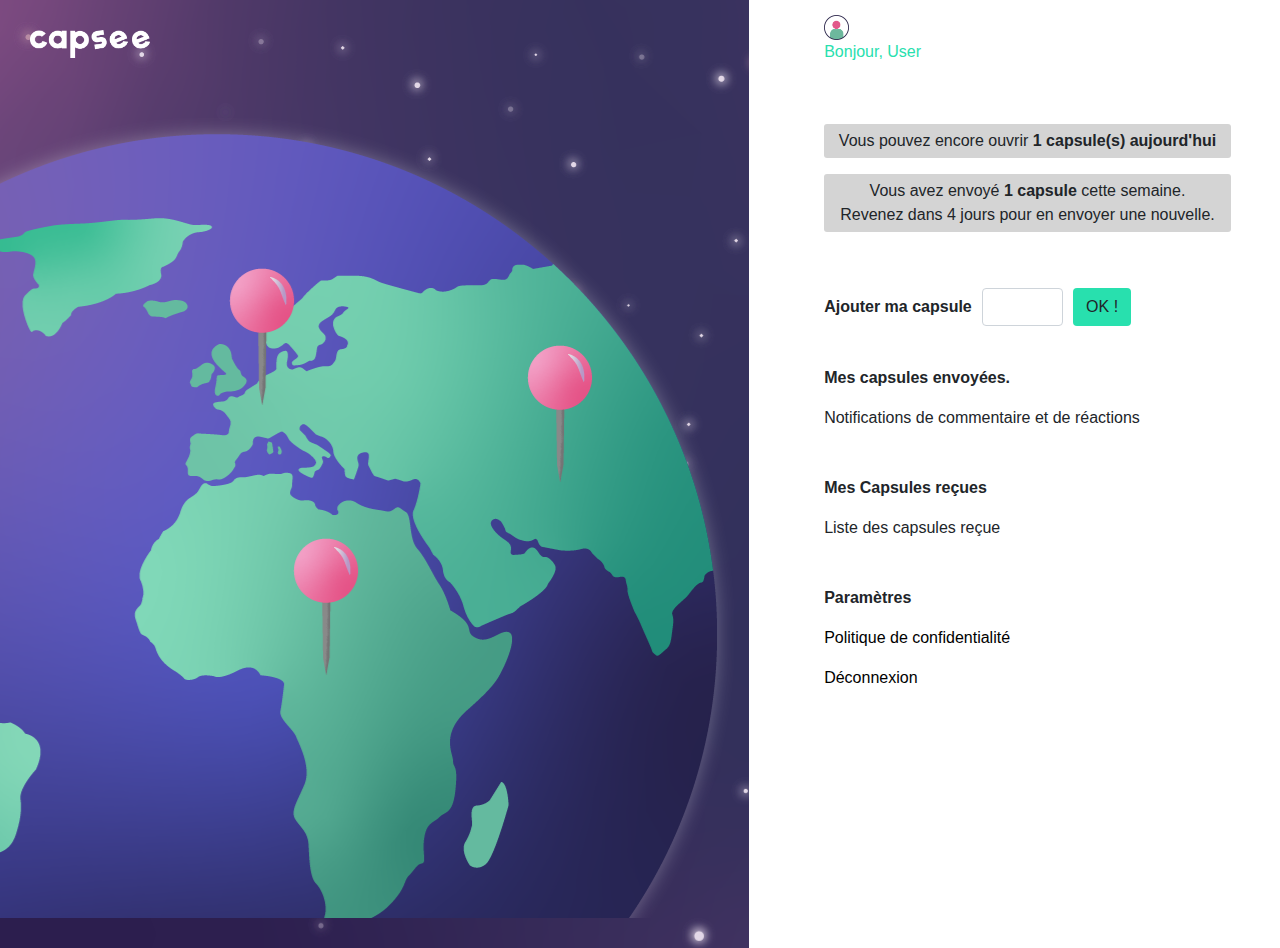
==== compte.html @ 424af550 "[V] - 09/12 - Maquette compte v1 ok" ====
<!DOCTYPE html>
<html lang="fr-FR">
<!--Header à supprimer-->
<head>
    <meta http-equiv="X-UA-Compatible" content="IE=edge,chrome=1"/>
    <meta charset="utf-8">
    <meta name="viewport" content="width=device-width, initial-scale=1">
  
    <title>Home - Capsee</title>
  
    
    <link rel="shortcut icon" type="image/x-icon" type="image/ico" href="img/favicon_color_bgWhite@3x.png" />
    <link rel="apple-touch-icon" sizes="60x60 76x76 120x120 152x152" type="image/png" href="img/favicon_color_bgWhite@3x.png" />
    
    <script type="text/javascript" src="ext/jquery-3.3.1.min.js"></script>
    <script type="text/javascript" src="js/readyButton.js"></script>
    <link rel="stylesheet" href="css/compte.css"> 
     
    <!--Bootstrap 4-->
    <link rel="stylesheet" href="https://maxcdn.bootstrapcdn.com/bootstrap/4.4.1/css/bootstrap.min.css">
    <script src="https://ajax.googleapis.com/ajax/libs/jquery/3.4.1/jquery.min.js"></script>
    <script src="https://cdnjs.cloudflare.com/ajax/libs/popper.js/1.16.0/umd/popper.min.js"></script>
    <script src="https://maxcdn.bootstrapcdn.com/bootstrap/4.4.1/js/bootstrap.min.js"></script>
    <!--Fonts-->
    <link href="https://fonts.googleapis.com/css?family=Muli&display=swap" rel="stylesheet"> 
  </head>

 

    <body>      
    
        <header>

        </header>
            <section class="row">
                <div class="col-sm-7">
                    <div id="leftSide">
                        <aclass="navbar-brand" href="index.html"><img  id="logoNav" src="img/Full Blanc/capsee_FBlanc_02.png" style="width: 120px;"></a>          
                    </div>
                    <div id="leftPlanete">
                        <!--<img src="img/Planet/Earth_final.png" id="planeteBack">-->
                    </div>
                </div>
                <div id="compteDiv" class="col-sm-4">

                    <div id="iconeCaps">
                        <img id="userIcon" src="img/pictos/user_02@2x.png">
                        <p>Bonjour, User</p>
                    </div>
                    <div id="etatCaps">
                            <p id="receptionCaps">Vous pouvez encore ouvrir <strong>1 capsule(s) aujourd'hui</strong></p>
                            <p id="envoyerCaps">Vous avez envoyé <strong>1 capsule</strong> cette semaine. </br> Revenez dans 4 jours pour en envoyer une nouvelle.</p>
                        </div>

                    <div id="ajoutCaps">
                        <form class="form-inline" id="ajourCapsForm" action="" method="POST">
                            <label for="codeCaps"><strong>Ajouter ma capsule </strong></label>
                            <input id="codeCaps" name="codeCaps" class="form-control form-controle-sm" type="int" size="4" />
                            <button class="btn btn-md" type="submit" name="codeSubmit" id="codeSubmit">OK !</button>
                        </form>
                    </div>
                    <div id="capsEnvoyé">
                        <p><strong>Mes capsules envoyées.</strong></p>
                        <p>Notifications de commentaire et de réactions</p>
                    </div>
                    <div id="capsRecue">
                        <p><strong>Mes Capsules reçues</strong></p>
                        <p>Liste des capsules reçue</p>
                    </div>
                    <div id="parametres">
                        <p><strong>Paramètres</strong></p>
                        <a href="">Politique de confidentialité</p>
                        <a href="">Déconnexion</a>
                    </div>
                </div>
            </section>
    </body>
---- css/compte.css ----
/*************/
/*Background*/
/************/

body{

    font-family: 'Muli', 'Verdana','sans-serif';
    font-size: 14px;
    margin: 20px;
}

#logoNav{
    margin: 30px;
}

.col-sm-7{
    background : url('../img/Planet/BG_capsee3.png');
    padding-left: 0;
    height: 100%;
}


#leftPlanete{
    position: relative;
    background: url('../img/Planet/Earth_final.png') top right no-repeat;
    height: 800px;
}

#compteDiv{
    background-color: #fff;
    border-radius: 5px;
    margin-left: 60px;
    float: right;
    padding-bottom:0;
}

#iconeCaps{
    display: inline-block;
}
#userIcon{
    padding-top: 15px;
    width: 25px;
}

#iconeCaps p{
    color: #28E0AE;
    margin-bottom: 30px;
}

div{
    padding-bottom: 30px;
}

#codeCaps{
    margin: 10px;
    width: 20%;
}

#codeSubmit{
    background-color: #28E0AE;
}

#receptionCaps,
#envoyerCaps{
    text-align: center;
    background-color:rgba(40,38,38,0.2);
    border-radius: 3px;
    padding: 5px;
}

#parametres{
    padding-bottom:0;
}

#parametres a{
    color: #000;
}

#parametres a:hover{
    color: #28E0AE;
    text-decoration-color: #28E0AE;
}
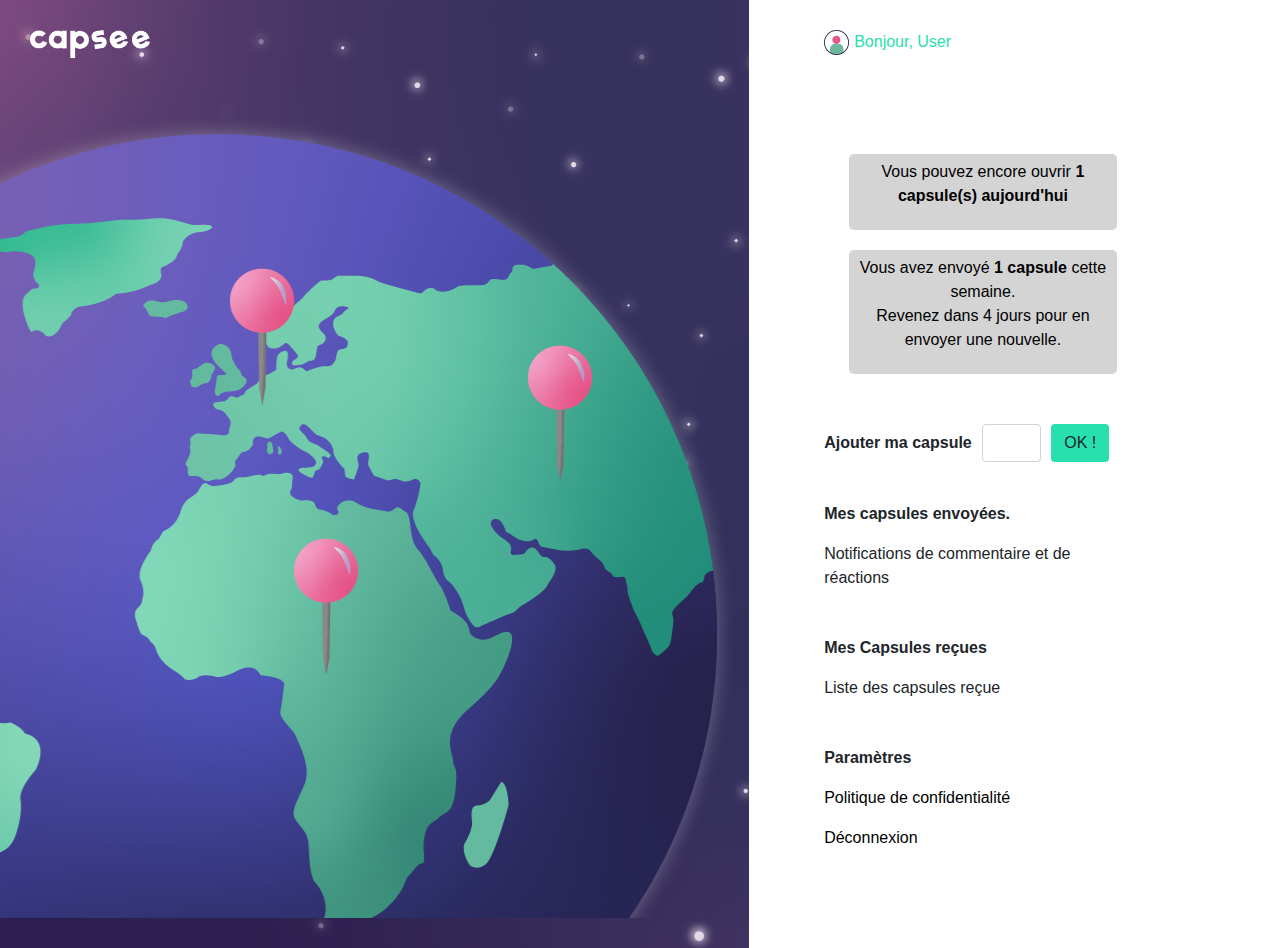
==== commit e6e76c41: "[V] - 09/12 - Compte v1 update" ====
--- a/compte.html
+++ b/compte.html
@@ -41,15 +41,20 @@
                         <!--<img src="img/Planet/Earth_final.png" id="planeteBack">-->
                     </div>
                 </div>
-                <div id="compteDiv" class="col-sm-4">
+                <div id="compteDiv" class="col-sm-3">
 
                     <div id="iconeCaps">
-                        <img id="userIcon" src="img/pictos/user_02@2x.png">
-                        <p>Bonjour, User</p>
+                        <div id="profil">
+                            <img id="userIcon" src="img/pictos/user_02@2x.png">
+                            <p>Bonjour, User</p>
+                        </div>
+                        <!--<div class="col-sm-2" id="fermerDiv">
+                            <a href="#"><img id="croixButton" src="img/pictos/icn_croix@2x.png"></a>
+                        </div>-->
                     </div>
-                    <div id="etatCaps">
-                            <p id="receptionCaps">Vous pouvez encore ouvrir <strong>1 capsule(s) aujourd'hui</strong></p>
-                            <p id="envoyerCaps">Vous avez envoyé <strong>1 capsule</strong> cette semaine. </br> Revenez dans 4 jours pour en envoyer une nouvelle.</p>
+                    <div class="col-sm-12" id="etatCaps">
+                            <button class="btn btn-md" id="receptionCaps"><a href="recevoirCapsule.html">Vous pouvez encore ouvrir <strong>1 capsule(s) aujourd'hui</strong></a></p>
+                            <button class="btn btn-md" id="envoyerCaps"><a href="creationCapsule.html">Vous avez envoyé <strong>1 capsule</strong> cette semaine. </br> Revenez dans 4 jours pour en envoyer une nouvelle.</a></p>
                         </div>
 
                     <div id="ajoutCaps">
--- a/css/compte.css
+++ b/css/compte.css
@@ -39,13 +39,18 @@
     display: inline-block;
 }
 #userIcon{
-    padding-top: 15px;
+    float: left;
     width: 25px;
+}
+
+#croixButton{
+    float: right;
+    width: 15px;
 }
 
 #iconeCaps p{
     color: #28E0AE;
-    margin-bottom: 30px;
+    margin: 30px;
 }
 
 div{
@@ -65,8 +70,17 @@
 #envoyerCaps{
     text-align: center;
     background-color:rgba(40,38,38,0.2);
-    border-radius: 3px;
+    border-radius: 5px;
     padding: 5px;
+    margin: 10px;
+    width: 100%;
+}
+#receptionCaps a,
+#receptionCaps a:hover,
+#envoyerCaps a,
+#envoyerCaps a:hover{
+    color: #000;
+    text-decoration: none;
 }
 
 #parametres{
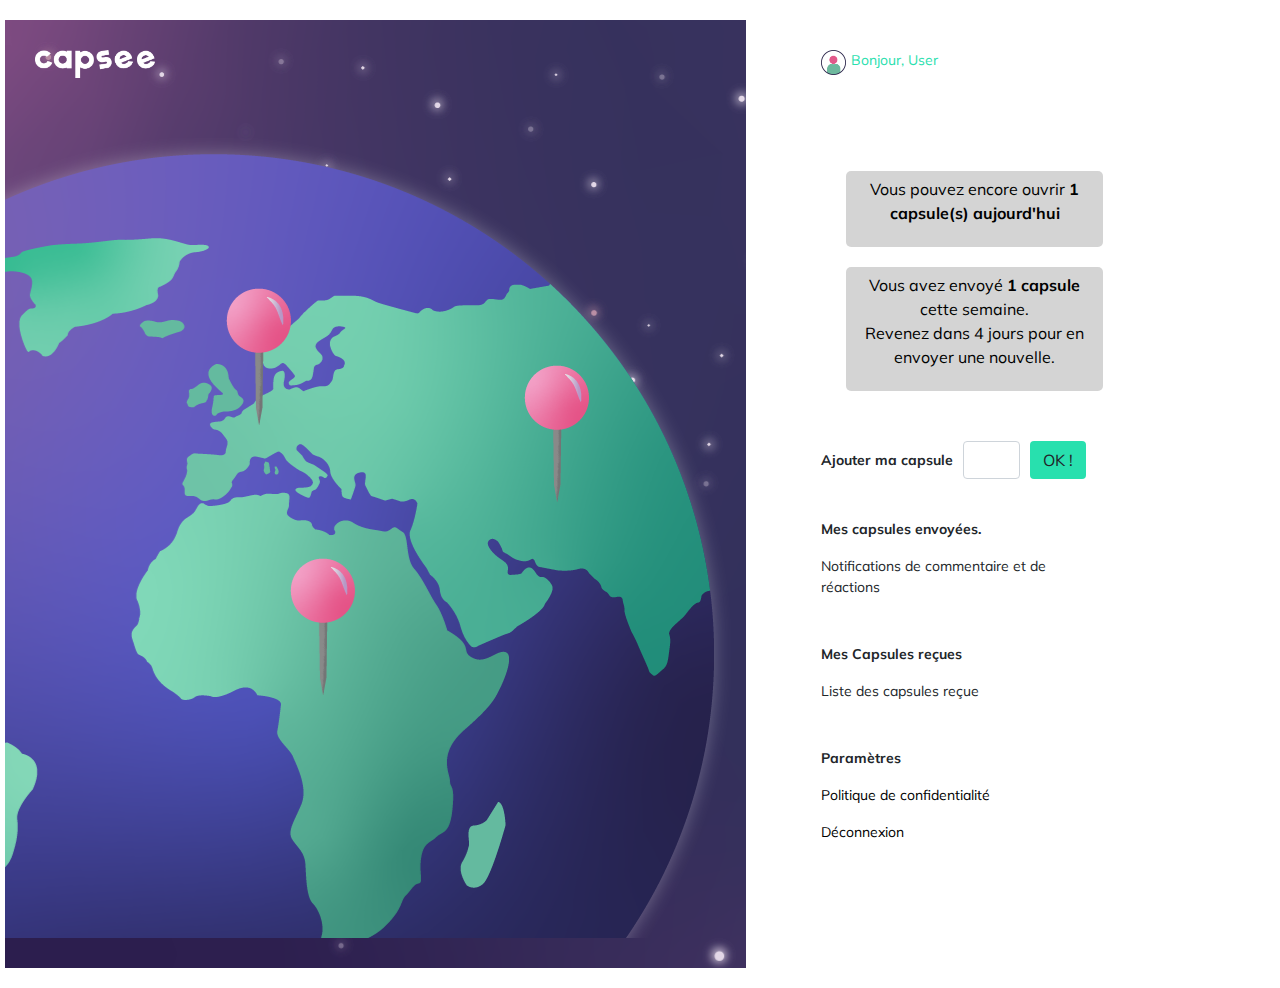
==== commit 849fafdd: "[V] - 10/12 - Modification de header" ====
--- a/compte.html
+++ b/compte.html
@@ -6,23 +6,32 @@
     <meta charset="utf-8">
     <meta name="viewport" content="width=device-width, initial-scale=1">
   
-    <title>Home - Capsee</title>
+    <title>Compte - Capsee</title>
   
     
     <link rel="shortcut icon" type="image/x-icon" type="image/ico" href="img/favicon_color_bgWhite@3x.png" />
     <link rel="apple-touch-icon" sizes="60x60 76x76 120x120 152x152" type="image/png" href="img/favicon_color_bgWhite@3x.png" />
+  
+    <link rel="shortcut icon" type="image/x-icon" type="image/ico" href="img/favicon_color_bgWhite@3x.png" />
+    <link rel="apple-touch-icon" sizes="60x60 76x76 120x120 152x152" type="image/png" href="img/favicon_color_bgWhite@3x.png" />
     
     <script type="text/javascript" src="ext/jquery-3.3.1.min.js"></script>
+    <script type="text/javascript" src="ext/moment.min.js"></script>
     <script type="text/javascript" src="js/readyButton.js"></script>
-    <link rel="stylesheet" href="css/compte.css"> 
      
     <!--Bootstrap 4-->
     <link rel="stylesheet" href="https://maxcdn.bootstrapcdn.com/bootstrap/4.4.1/css/bootstrap.min.css">
     <script src="https://ajax.googleapis.com/ajax/libs/jquery/3.4.1/jquery.min.js"></script>
     <script src="https://cdnjs.cloudflare.com/ajax/libs/popper.js/1.16.0/umd/popper.min.js"></script>
     <script src="https://maxcdn.bootstrapcdn.com/bootstrap/4.4.1/js/bootstrap.min.js"></script>
+    
     <!--Fonts-->
     <link href="https://fonts.googleapis.com/css?family=Muli&display=swap" rel="stylesheet"> 
+    <link href="https://fonts.googleapis.com/css?family=Archivo&display=swap" rel="stylesheet">
+
+    <!--CSS de la page-->
+    <link rel="stylesheet" href="css/compte.css"> 
+
   </head>
 
  
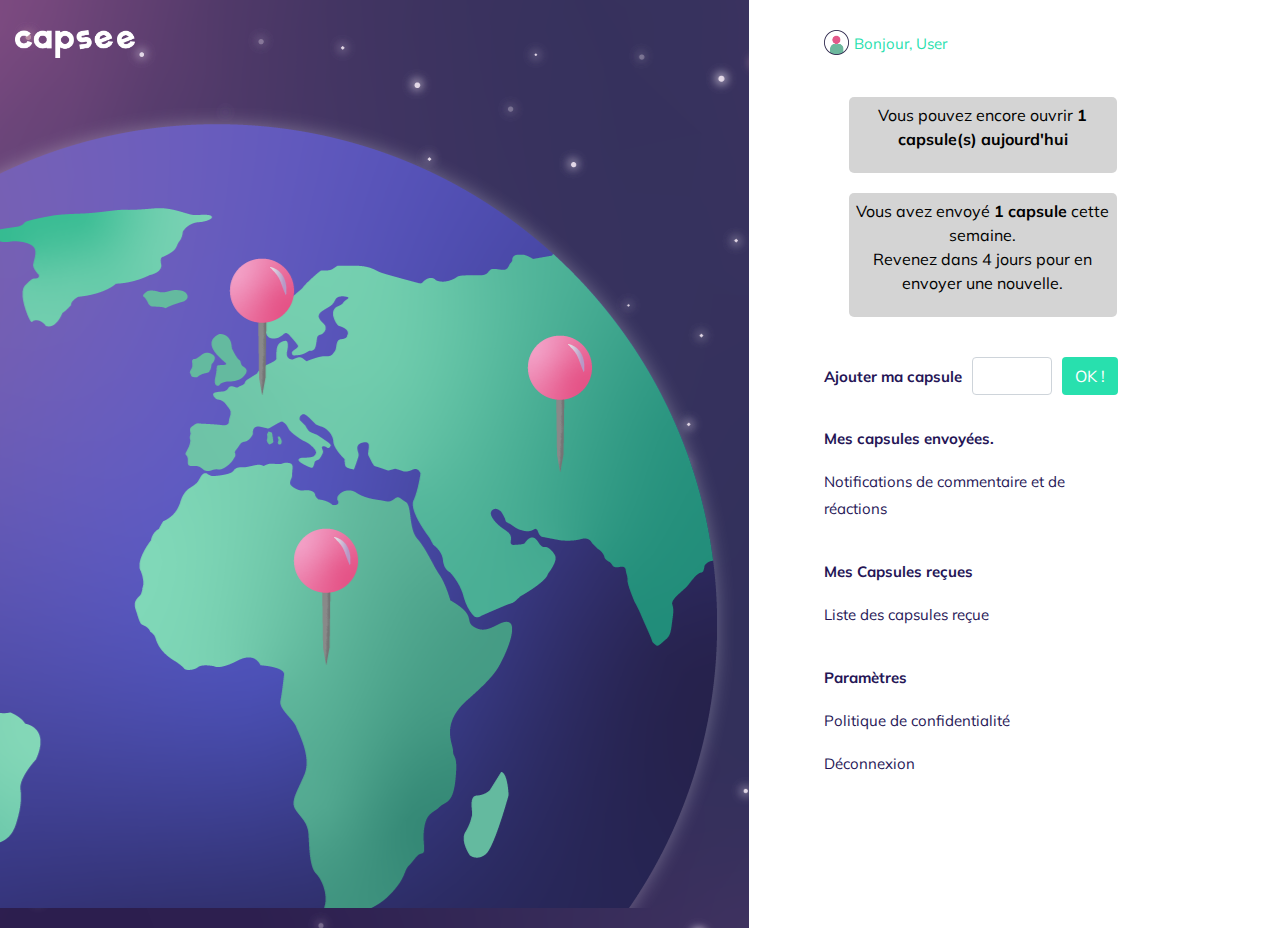
==== commit a67c6c9e: "[V] - Inté GUI ok v1" ====
--- a/compte.html
+++ b/compte.html
@@ -1,93 +1,86 @@
 <!DOCTYPE html>
 <html lang="fr-FR">
-<!--Header à supprimer-->
-<head>
-    <meta http-equiv="X-UA-Compatible" content="IE=edge,chrome=1"/>
-    <meta charset="utf-8">
-    <meta name="viewport" content="width=device-width, initial-scale=1">
-  
-    <title>Compte - Capsee</title>
-  
+    <!--Header à supprimer-->
+        <head>
+        <meta http-equiv="X-UA-Compatible" content="IE=edge,chrome=1"/>
+        <meta charset="utf-8">
+        <meta name="viewport" content="width=device-width, initial-scale=1">
     
-    <link rel="shortcut icon" type="image/x-icon" type="image/ico" href="img/favicon_color_bgWhite@3x.png" />
-    <link rel="apple-touch-icon" sizes="60x60 76x76 120x120 152x152" type="image/png" href="img/favicon_color_bgWhite@3x.png" />
-  
-    <link rel="shortcut icon" type="image/x-icon" type="image/ico" href="img/favicon_color_bgWhite@3x.png" />
-    <link rel="apple-touch-icon" sizes="60x60 76x76 120x120 152x152" type="image/png" href="img/favicon_color_bgWhite@3x.png" />
+        <title>Compte - Capsee</title>
     
-    <script type="text/javascript" src="ext/jquery-3.3.1.min.js"></script>
-    <script type="text/javascript" src="ext/moment.min.js"></script>
-    <script type="text/javascript" src="js/readyButton.js"></script>
-     
-    <!--Bootstrap 4-->
-    <link rel="stylesheet" href="https://maxcdn.bootstrapcdn.com/bootstrap/4.4.1/css/bootstrap.min.css">
-    <script src="https://ajax.googleapis.com/ajax/libs/jquery/3.4.1/jquery.min.js"></script>
-    <script src="https://cdnjs.cloudflare.com/ajax/libs/popper.js/1.16.0/umd/popper.min.js"></script>
-    <script src="https://maxcdn.bootstrapcdn.com/bootstrap/4.4.1/js/bootstrap.min.js"></script>
+        
+        <link rel="shortcut icon" type="image/x-icon" type="image/ico" href="img/favicon_color_bgWhite@3x.png" />
+        <link rel="apple-touch-icon" sizes="60x60 76x76 120x120 152x152" type="image/png" href="img/favicon_color_bgWhite@3x.png" />
     
-    <!--Fonts-->
-    <link href="https://fonts.googleapis.com/css?family=Muli&display=swap" rel="stylesheet"> 
-    <link href="https://fonts.googleapis.com/css?family=Archivo&display=swap" rel="stylesheet">
+        <link rel="shortcut icon" type="image/x-icon" type="image/ico" href="img/favicon_color_bgWhite@3x.png" />
+        <link rel="apple-touch-icon" sizes="60x60 76x76 120x120 152x152" type="image/png" href="img/favicon_color_bgWhite@3x.png" />
+        
+        <script type="text/javascript" src="ext/jquery-3.3.1.min.js"></script>
+        <script type="text/javascript" src="ext/moment.min.js"></script>
+                
+        <!--Bootstrap 4-->
+        <link rel="stylesheet" href="https://maxcdn.bootstrapcdn.com/bootstrap/4.4.1/css/bootstrap.min.css">
+        <script src="https://ajax.googleapis.com/ajax/libs/jquery/3.4.1/jquery.min.js"></script>
+        <script src="https://cdnjs.cloudflare.com/ajax/libs/popper.js/1.16.0/umd/popper.min.js"></script>
+        <script src="https://maxcdn.bootstrapcdn.com/bootstrap/4.4.1/js/bootstrap.min.js"></script>
+        
+        <!--Fonts-->
+        <link href="https://fonts.googleapis.com/css?family=Muli&display=swap" rel="stylesheet"> 
+        <link href="https://fonts.googleapis.com/css?family=Archivo&display=swap" rel="stylesheet">
 
-    <!--CSS de la page-->
-    <link rel="stylesheet" href="css/compte.css"> 
-
-  </head>
-
- 
+        <!--CSS de la page-->
+        <link rel="stylesheet" href="css/compte.css"> 
+    </head> 
 
     <body>      
-    
-        <header>
+        <section class="row">
+            <div class="col-sm-7">
+                <div id="leftSide">
+                    <aclass="navbar-brand" href="index.html"><img  id="logoNav" src="img/Full Blanc/capsee_FBlanc_02.png" style="width: 120px;"></a>          
+                </div>
+                <div id="leftPlanete">
+                    <!--<img src="img/Planet/Earth_final.png" id="planeteBack">-->
+                </div>
+            </div>
+            <div id="compteDiv" class="col-sm-3">
 
-        </header>
-            <section class="row">
-                <div class="col-sm-7">
-                    <div id="leftSide">
-                        <aclass="navbar-brand" href="index.html"><img  id="logoNav" src="img/Full Blanc/capsee_FBlanc_02.png" style="width: 120px;"></a>          
+                <div id="iconeCaps">
+                    <div id="profil">
+                        <img id="userIcon" src="img/pictos/user_02@2x.png">
+                        <p>Bonjour, User</p>
                     </div>
-                    <div id="leftPlanete">
-                        <!--<img src="img/Planet/Earth_final.png" id="planeteBack">-->
+                    <!--<div class="col-sm-2" id="fermerDiv">
+                        <a href="#"><img id="croixButton" src="img/pictos/icn_croix@2x.png"></a>
+                    </div>-->
+                </div>
+                <div class="col-sm-12" id="etatCaps">
+                        <button class="btn btn-md" id="receptionCaps"><a href="recevoirCapsule.html">Vous pouvez encore ouvrir <strong>1 capsule(s) aujourd'hui</strong></a></p>
+                        <button class="btn btn-md" id="envoyerCaps"><a href="creationCapsule.html">Vous avez envoyé <strong>1 capsule</strong> cette semaine. </br> Revenez dans 4 jours pour en envoyer une nouvelle.</a></p>
                     </div>
+
+                <div id="ajoutCaps">
+                    <form class="form-inline" id="ajourCapsForm" action="" method="POST">
+                        <label for="codeCaps"><strong>Ajouter ma capsule </strong></label>
+                        <input id="codeCaps" name="codeCaps" class="form-control form-controle-sm" type="int" size="4" style="margin: 10px;" />
+                        <button class="btn btn-md" type="submit" name="codeSubmit" id="codeSubmit">OK !</button>
+                    </form>
                 </div>
-                <div id="compteDiv" class="col-sm-3">
-
-                    <div id="iconeCaps">
-                        <div id="profil">
-                            <img id="userIcon" src="img/pictos/user_02@2x.png">
-                            <p>Bonjour, User</p>
-                        </div>
-                        <!--<div class="col-sm-2" id="fermerDiv">
-                            <a href="#"><img id="croixButton" src="img/pictos/icn_croix@2x.png"></a>
-                        </div>-->
-                    </div>
-                    <div class="col-sm-12" id="etatCaps">
-                            <button class="btn btn-md" id="receptionCaps"><a href="recevoirCapsule.html">Vous pouvez encore ouvrir <strong>1 capsule(s) aujourd'hui</strong></a></p>
-                            <button class="btn btn-md" id="envoyerCaps"><a href="creationCapsule.html">Vous avez envoyé <strong>1 capsule</strong> cette semaine. </br> Revenez dans 4 jours pour en envoyer une nouvelle.</a></p>
-                        </div>
-
-                    <div id="ajoutCaps">
-                        <form class="form-inline" id="ajourCapsForm" action="" method="POST">
-                            <label for="codeCaps"><strong>Ajouter ma capsule </strong></label>
-                            <input id="codeCaps" name="codeCaps" class="form-control form-controle-sm" type="int" size="4" />
-                            <button class="btn btn-md" type="submit" name="codeSubmit" id="codeSubmit">OK !</button>
-                        </form>
-                    </div>
-                    <div id="capsEnvoyé">
-                        <p><strong>Mes capsules envoyées.</strong></p>
-                        <p>Notifications de commentaire et de réactions</p>
-                    </div>
-                    <div id="capsRecue">
-                        <p><strong>Mes Capsules reçues</strong></p>
-                        <p>Liste des capsules reçue</p>
-                    </div>
-                    <div id="parametres">
-                        <p><strong>Paramètres</strong></p>
-                        <a href="">Politique de confidentialité</p>
-                        <a href="">Déconnexion</a>
-                    </div>
+                <div id="capsEnvoyé">
+                    <p><strong>Mes capsules envoyées.</strong></p>
+                    <p>Notifications de commentaire et de réactions</p>
                 </div>
-            </section>
+                <div id="capsRecue">
+                    <p><strong>Mes Capsules reçues</strong></p>
+                    <p>Liste des capsules reçue</p>
+                </div>
+                <div id="parametres">
+                    <p><strong>Paramètres</strong></p>
+                    <a href="">Politique de confidentialité</p>
+                    <a href="">Déconnexion</a>
+                </div>
+            </div>
+        </section>
     </body>
+</html>
 
   --- a/css/compte.css
+++ b/css/compte.css
@@ -6,10 +6,11 @@
 body{
 
     font-family: 'Muli', 'Verdana','sans-serif';
-    font-size: 14px;
-    margin: 20px;
+    font-size: 15px;
+    line-height: 27px;;
+    color: #251556;
+    margin:0;
 }
-
 #logoNav{
     margin: 30px;
 }
@@ -20,6 +21,13 @@
     height: 100%;
 }
 
+div{
+    padding-bottom: 20px;
+}
+
+#profil{
+    padding-bottom: 0;
+}
 
 #leftPlanete{
     position: relative;
@@ -37,6 +45,8 @@
 
 #iconeCaps{
     display: inline-block;
+    padding-bottom: 0;
+    
 }
 #userIcon{
     float: left;
@@ -53,9 +63,7 @@
     margin: 30px;
 }
 
-div{
-    padding-bottom: 30px;
-}
+padding-bottom
 
 #codeCaps{
     margin: 10px;
@@ -64,6 +72,7 @@
 
 #codeSubmit{
     background-color: #28E0AE;
+    color: #fff;
 }
 
 #receptionCaps,
@@ -88,7 +97,7 @@
 }
 
 #parametres a{
-    color: #000;
+    color: #251556;
 }
 
 #parametres a:hover{
